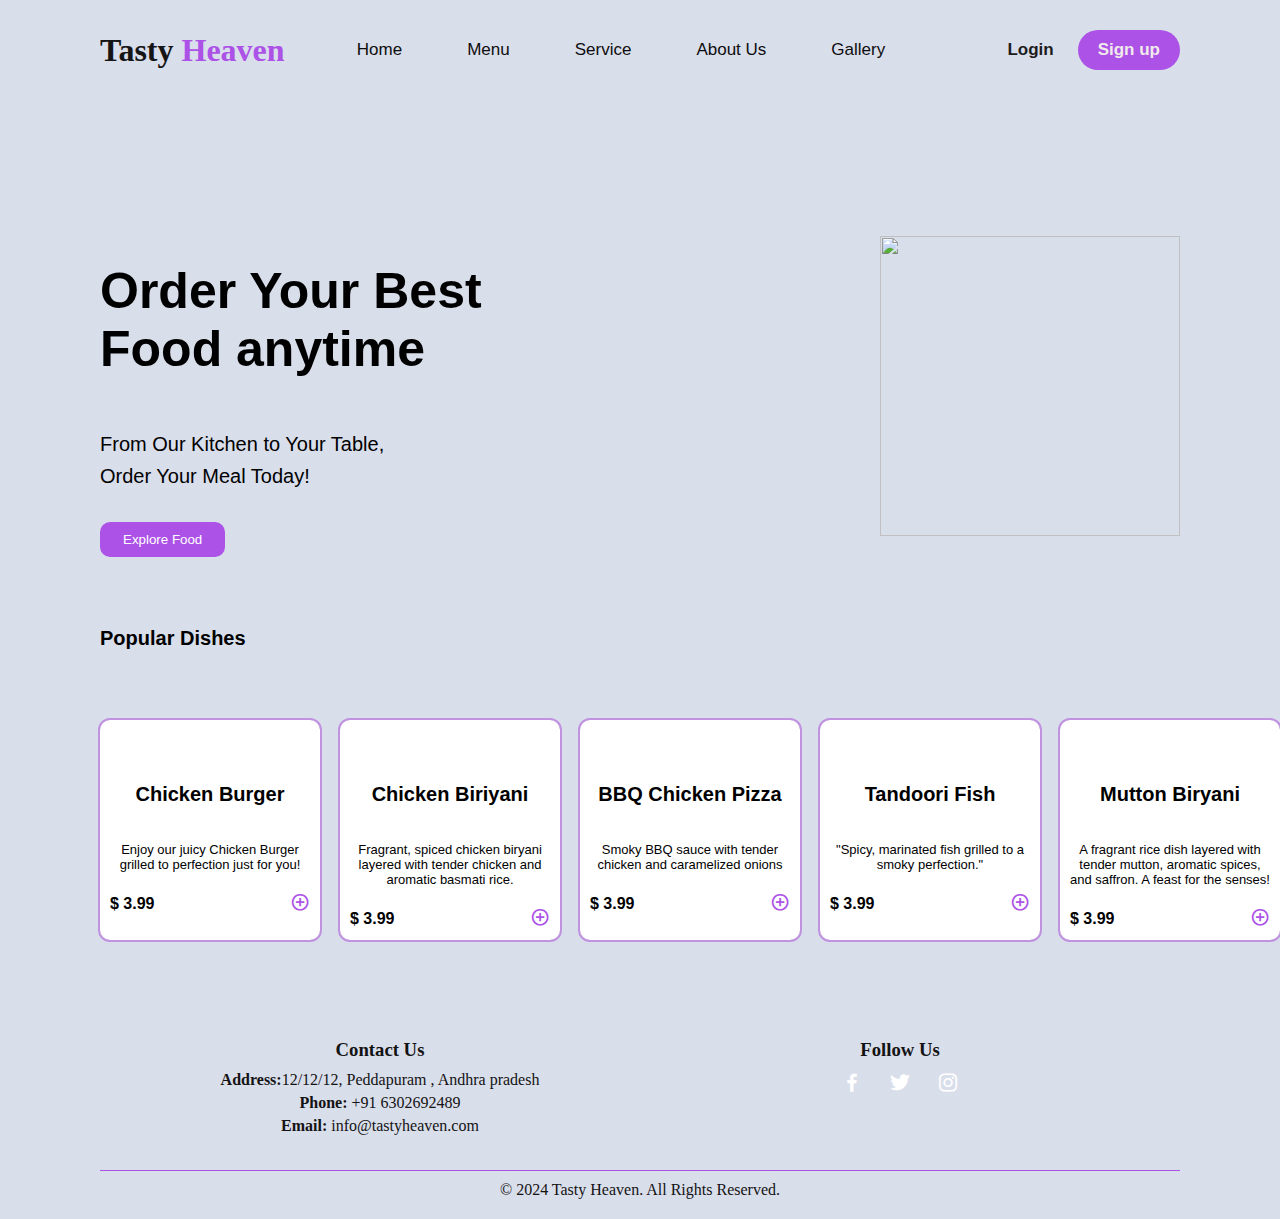
==== src/index.html @ 29e2d512 "First commit" ====
<!DOCTYPE html>
<html lang="en">
<head>
    <meta charset="UTF-8">
    <meta name="viewport" content="width=device-width, initial-scale=1.0">
    <title>Document</title>
    <link rel="Stylesheet" href="style.css">
    <link rel="stylesheet" href="https://unpkg.com/boxicons/css/boxicons.min.css">
    <script src="Script.js"></script>
</head>
<body>
    <!-- logo section -->
    <section class="menu" id="active">
        <div class="nav">
            <div class="logo"><h1>Tasty <b>Heaven</b></h1></head></div>
            <ul>
                <li><a href="#active">Home</a></li>
                <li><a href="#popular-dishes">Menu</a></li>
                <li><a href="#">Service</a></li>
                <li><a href="#footer">About Us</a></li>
                <li><a href="#popular-dishes">Gallery</a></li>
            </ul>
            <div>
                <input class="Login" type="submit" value="Login" name="Login">
                <input class="signup" type="submit" value="Sign up" name="Sign up">
            </div>
        </div>
    </section>
    <section class="grid">
        <div class="content">
            <div class="content-left">
                <div class="info">
                    <h2>Order Your Best <br>Food anytime</h2>
                    <p>From Our Kitchen to Your Table, <br> 
                        Order Your Meal Today!</p>
                </div>
                <button>Explore Food</button>
            </div>
            <div class="content-right">
                <img src="images/image1.png" alt="">
                
            </div>
        </div>
    </section>
    <section class="category">
        <div class="list-items" id="popular-dishes">
            <h3>Popular Dishes</h3>
            <div class="card-list">
                <div class="card">
                    <img src="images/image3.png" alt="">
                    <div class="food-title">
                        <h1>Chicken Burger</h1>
                    </div>
                    <div class="desc-food">
                        <p> Enjoy our juicy Chicken Burger <br> 
                            grilled to perfection just for you!</p>
                    </div>
                     <div class="price">
                        <span>$ 3.99 </span><span><i class='bx bx-plus-circle plus-icon'></i></i>
                        </span>
                     </div>
                </div>
                <div class="card">
                    <img src="images/image1.png" alt="">
                    <div class="food-title">
                        <h1>Chicken Biriyani</h1>
                    </div>
                    <div class="desc-food">
                        <p> Fragrant, spiced chicken biryani layered with tender chicken and aromatic basmati rice.</p>
                    </div>
                     <div class="price">
                        <span>$ 3.99 </span><span><i class='bx bx-plus-circle plus-icon'></i></i>
                        </span>
                     </div>
                </div>
                <div class="card">
                    <img src="images/image5.png" alt="">
                    <div class="food-title">
                        <h1>BBQ Chicken Pizza</h1>
                    </div>
                    <div class="desc-food">
                        <p> Smoky BBQ sauce with tender chicken and caramelized onions</p>
                    </div>
                     <div class="price">
                        <span>$ 3.99 </span><span><i class='bx bx-plus-circle plus-icon'></i></i>
                        </span>
                     </div>
                </div>
                <div class="card">
                    <img src="images/image6.png" alt="">
                    <div class="food-title">
                        <h1>Tandoori Fish</h1>
                    </div>
                    <div class="desc-food">
                        <p> "Spicy, marinated fish grilled to a smoky perfection."</p>
                    </div>
                     <div class="price">
                        <span>$ 3.99 </span><span><i class='bx bx-plus-circle plus-icon'></i></i>
                        </span>
                     </div>
                </div>
                <div class="card">
                    <img src="images/img8.png" alt="">
                    <div class="food-title">
                        <h1>Mutton Biryani</h1>
                    </div>
                    <div class="desc-food">
                        <p> A fragrant rice dish layered with tender mutton, aromatic spices, and saffron. A feast for the senses!</p>
                    </div>
                     <div class="price">
                        <span>$ 3.99 </span><span><i class='bx bx-plus-circle plus-icon'></i></i>
                        </span>
                     </div>
                </div>
                
            </div>
            
        </div>
    </section>
    <!-- Footer Section -->
<footer>
    <div class="footer-content">
        <div class="footer-contact" id="footer">
            <h3>Contact Us</h3>
            <p><strong>Address:</strong>12/12/12, Peddapuram , Andhra pradesh</p>
            <p><strong>Phone:</strong> +91 6302692489</p>
            <p><strong>Email:</strong> info@tastyheaven.com</p>
        </div>
        <div class="footer-social">
            <h3>Follow Us</h3>
            <a href="#" class="social-icon"><i class='bx bxl-facebook'></i></a>
            <a href="#" class="social-icon"><i class='bx bxl-twitter'></i></a>
            <a href="#" class="social-icon"><i class='bx bxl-instagram'></i></a>
        </div>
    </div>
    <div class="footer-bottom">
        <p>&copy; 2024 Tasty Heaven. All Rights Reserved.</p>
    </div>
</footer>

</body>
</html>
---- src/style.css ----
::after, ::before{
    margin: 0;
    padding: 0;
    box-sizing: border-box;
}
body{
    margin: 0 100px;
    background-color: #d9deeb;
}
/*  ===========Menu=============*/
.menu ul{
    list-style-type: none; 
    padding: 0; 
    margin: 0; 
    display: flex; 
    gap: 5px; 
}
.menu li {
    position: relative; 
}

.menu a {
    text-decoration: none; 
    color: #ffffff; 
    padding: 10px 15px;
    display: block; 
    transition: color 0.3s, background-color 0.3s;
}




/*  Adding an underline effect */
.menu a::after {
    content: ''; 
    position: absolute; 
    left: 0;
    bottom: 0;
    width: 100%;
    height: 2px; 
    background-color: #ac52e7; 
    transform: scaleX(0); 
    transition: transform 0.3s; 
}

.menu a:hover::after {
    transform: scaleX(1); /* Underline expands on hover */
}

/* Style for the logo and buttons */
.logo h1 {
    margin: 0;
    color: #333333;
}
.nav{
    width: 100%;
    display: flex;
    justify-content: space-between;
    align-items: center;
    padding: 30px 0;
}
.nav .logo h1{
    font-weight: 600;
    font-family: sans-series;
    color: #161515;
}
.nav .logo b{
    color: #ac52e7;
}
.nav ul{
    display: flex;
    list-style: none;
}
.nav ul li{
    margin-right: 30px;
}
.nav ul li a{
    text-decoration: none;
    color: #0e0d0d;
    font-weight: 500;
    font-family: sans-serif;
    font-size: 17px;
}
/*  ===========Active=============*/
.nav ul .active::after{
    content: "";
    width: 50%;
    height: 3px;
    background-color: #f5f5dc;
    display: flex;
    position: relative;
    margin-left: 10px;

}
/*  ===========input=============*/
input{
    padding: 10px 20px;
    cursor: pointer;
    font-weight: 600;
}
/* Style for the Login button */
.Login {
    background: transparent;
    border: none;
    color: #1d1c1c; 
    font-size: 17px; 
    cursor: pointer; 
    text-decoration: none; 
    position: relative; 
    padding: 10px 20px; 
    transition: color 0.3s; 
}
/* Hover effect for the Login button */
.Login:hover {
    color: #ac52e7; 
}

.Login:hover::after {
    content: ''; 
    position: absolute; 
    left: 0;
    bottom: 0;
    width: 100%;
    height: 1.5px;
    background-color:#ac52e7; 
    transform: scaleX(1); 
    transition: transform 0.2s; 
}

/* Style for the Sign up button */
.signup {
    background-color: #ac52e7; 
    color: #f0eaea; 
    outline: none; 
    border: none; 
    border-radius: 20px; 
    padding: 10px 20px; 
    font-size: 17px; 
    cursor: pointer; 
    transition: background-color 0.3s, transform 0.3s; 
}

/* Hover effect for the Sign up button */
.signup:hover {
    background-color: #8c3f9e; 
    transform: scale(1.05); 
}

/*  ===========Content=============*/
.content{
    display: grid;
    grid-template-columns: 50% auto;
    gap: 20px;
    margin-top: 120px;
    align-items: center;
    justify-content: space-between;
    width: 100%;
}
/*  ===========content Text=============*/
/*  ===========Left Side=============*/
.content .content-left{
    display: block;
    width: 100%;
}
.content .content-left .info{
    max-width: 100%;
    display: flex;
    flex-direction: column;
}
.content .content-left .info h2{
    font-size: 50px;
    font-family: sans-serif;
    margin-bottom: 30px;
}
.content .content-left .info p{
    font-size: 20px;
    line-height: 2pc;
    margin-bottom: 30px;
    font-family: sans-serif;
}
/*  ===========content=============*/
/*  ===========Button=============*/
.content .content-left button {
    padding: 10px 23px;
    background-color: #ac52e7;
    color: #ffffff;
    border-radius: 10px; 
    border: none; 
    cursor: pointer; 
    transition: background-color 0.3s, transform 0.3s; 
}

/* Hover effect for buttons */
.content .content-left button:hover {
    background-color: #8c3f9e; /* Darker purple */
    transform: scale(1.05); /* Slightly larger on hover */
}


/*  ===========Content image=============*/
/*  ===========Right Side=============*/
.content .content-right{
    display: block;
    width: 100%;
}
.content .content-right img{
    width: 300px;
    height: 300px;
    position: relative;
    user-select: none;
    animation: rotate  9s linear infinite;
}
/*  ===========Content=============*/
/*  ===========Animation=============*/
@keyframes rotate {
    0% {
        transform: rotate(0deg);
    }
    100% {
        transform: rotate(360deg);
    }
}
/*  ===========Cards=============*/
.category{
    width: 100%;
    display: flex;
    margin-bottom: 50px;
    justify-content: left;
}
.category .list-items{
    width: 90%;
    position: relative;
    margin-top:50px;
}
.category .list-items h3{
    font-size: 20px;
    font-weight: 600;
    font-family: sans-serif;
    margin-bottom: 70px;
}
.category .list-items .card-list{
    display: grid;
    grid-template-columns: repeat(5, 1fr);
    gap: 20px;
    
}

.category .card-list .card{
    width: 200px;
    height: auto;
    display: block;
    padding: 10px;
    border-radius: 10px;
    position: relative;
    background: #ffffff;
    outline: 2px solid #c092df;
}
.category .card-list .card img{
    width: 100px;
    height: auto;
    bottom: 180px;
    left: 60px;
    object-fit: cover;
    object-position: center;
    background-repeat: no-repeat;
    position: absolute;
    box-shadow: 0 20px 20px #ac52e7;
    border-radius: 50%;
    animation: rotate  9s linear infinite;
}
@keyframes rotate{
    0% {
        transform: rotate(0deg);
    }
    100% {
        transform: rotate(360deg);
    }
}
.category .card-list .card .food-title{
    padding: 40px 0 10px;
}
.category .card-list .card .food-title h1{
    text-align: center;
    font-weight: bold;
    font-size: 20px;
    font-family: sans-serif;
}
.category .card .desc-food p{
    font-size: 13px;
    text-align: center;
    font-weight: 500;
    margin-bottom: 20px;
    font-family: sans-serif;

}
.category .card .price{
    display: flex;
    align-items: center;
    justify-content: space-between;
}
.category .card .price span{
    font-weight: 600;
    font-family: sans-serif;
}
.category .card .price span .plus-icon{
    color: #ac52e7;
    font-size: 20px;
    cursor: pointer;

}



/*  ===========scroll bar=============*/
::-webkit-scrollbar{
    width: 10px;
}
::-webkit-scrollbar-thumb{
    border-radius: 20px;
    background-color: #ac52e7;
}

/* Footer Styles */
footer {
    background-color: transparent;
    color: #141313;
    padding: 20px 0;
    text-align: center;
}

.footer-content {
    display: flex;
    justify-content: space-around;
    flex-wrap: wrap;
    padding: 0 20px;
}

.footer-contact,
.footer-social {
    flex: 1;
    max-width: 400px;
    margin: 10px;
}

.footer-contact h3,
.footer-social h3 {
    margin-bottom: 10px;
}

.footer-contact p {
    margin: 5px 0;
}

.footer-social {
    text-align: center;
}

.social-icon {
    color: #fff;
    font-size: 24px;
    margin: 0 10px;
    text-decoration: none;
}

.social-icon:hover {
    color: #ac52e7; /* Color change on hover */
}

.footer-bottom {
    margin-top: 20px;
    border-top: 1px solid #ac52e7;
    padding-top: 10px;
}

.footer-bottom p {
    margin: 0;
}
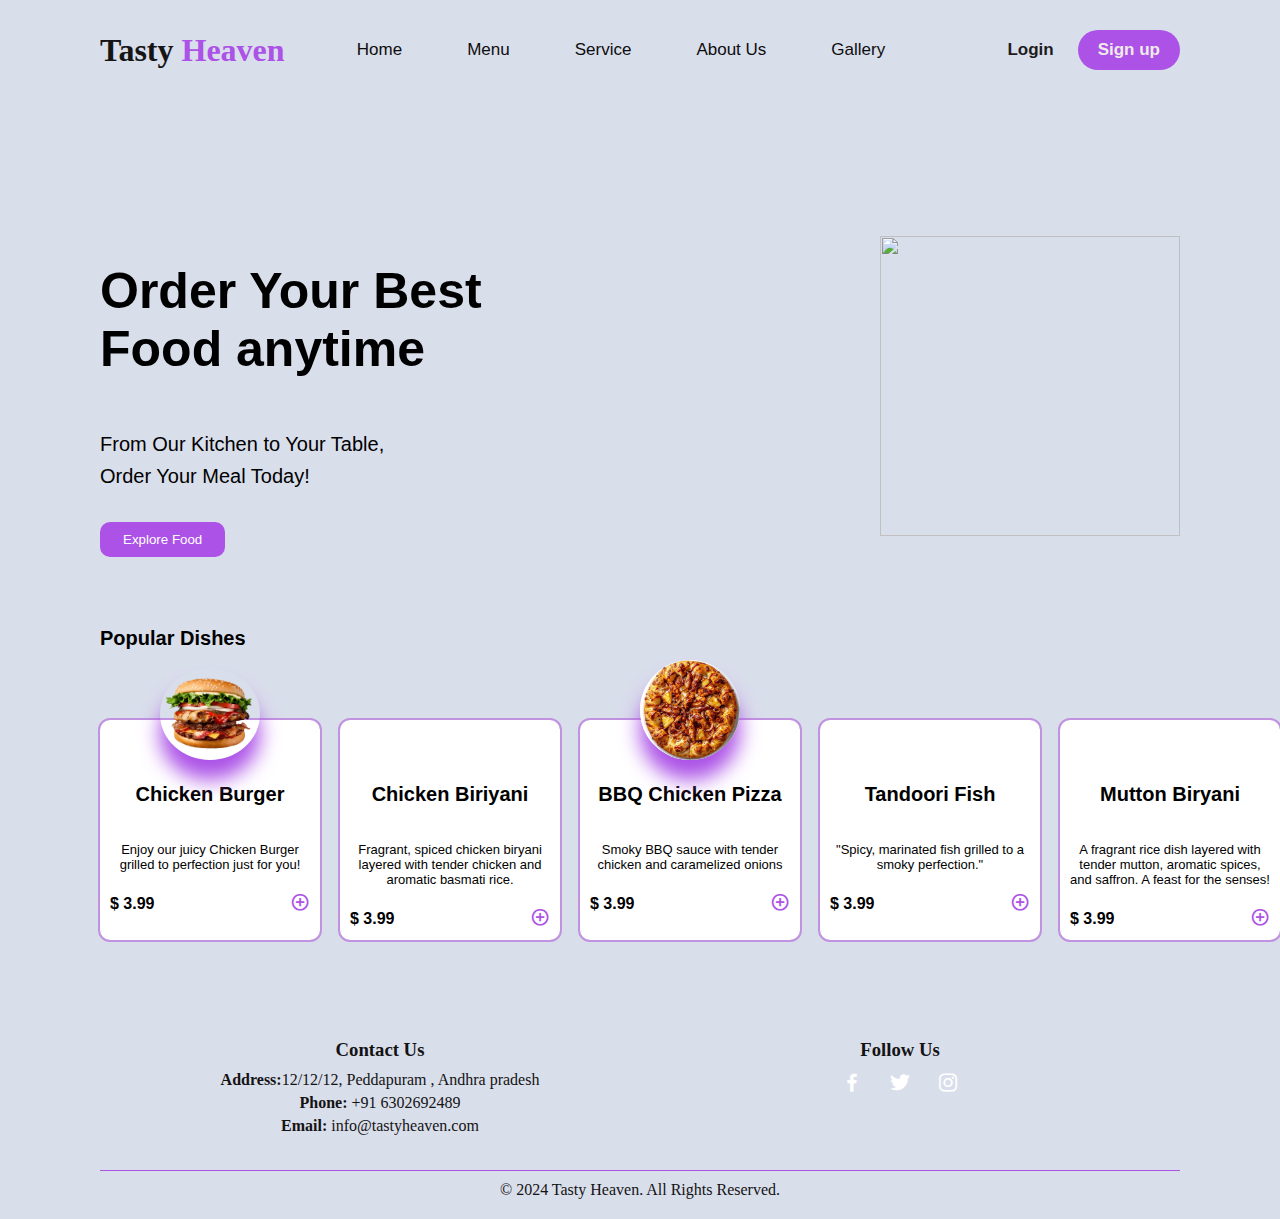
==== commit b200fc8d: "Forms" ====
--- a/src/index.html
+++ b/src/index.html
@@ -12,7 +12,7 @@
     <!-- logo section -->
     <section class="menu" id="active">
         <div class="nav">
-            <div class="logo"><h1>Tasty <b>Heaven</b></h1></head></div>
+            <div class="logo"><h1>Tasty <b>Heaven</b></h1></div>
             <ul>
                 <li><a href="#active">Home</a></li>
                 <li><a href="#popular-dishes">Menu</a></li>
